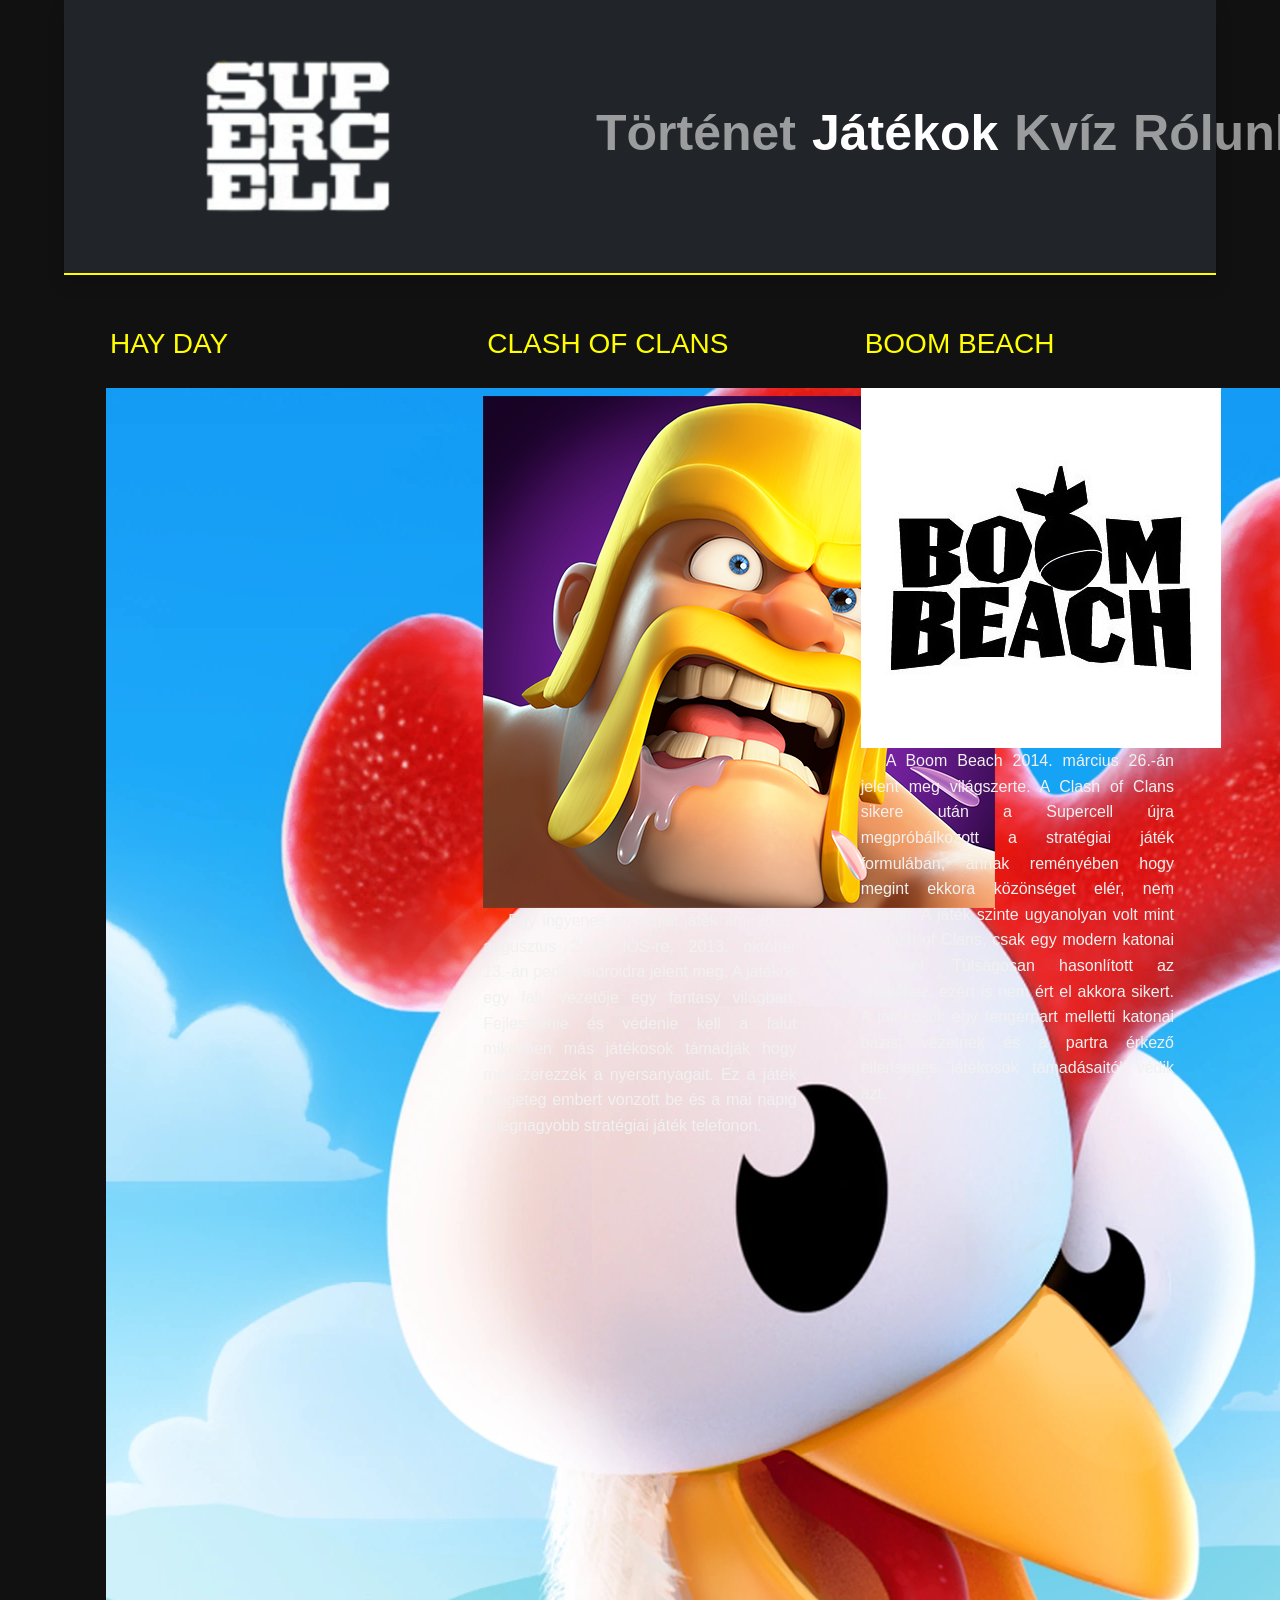
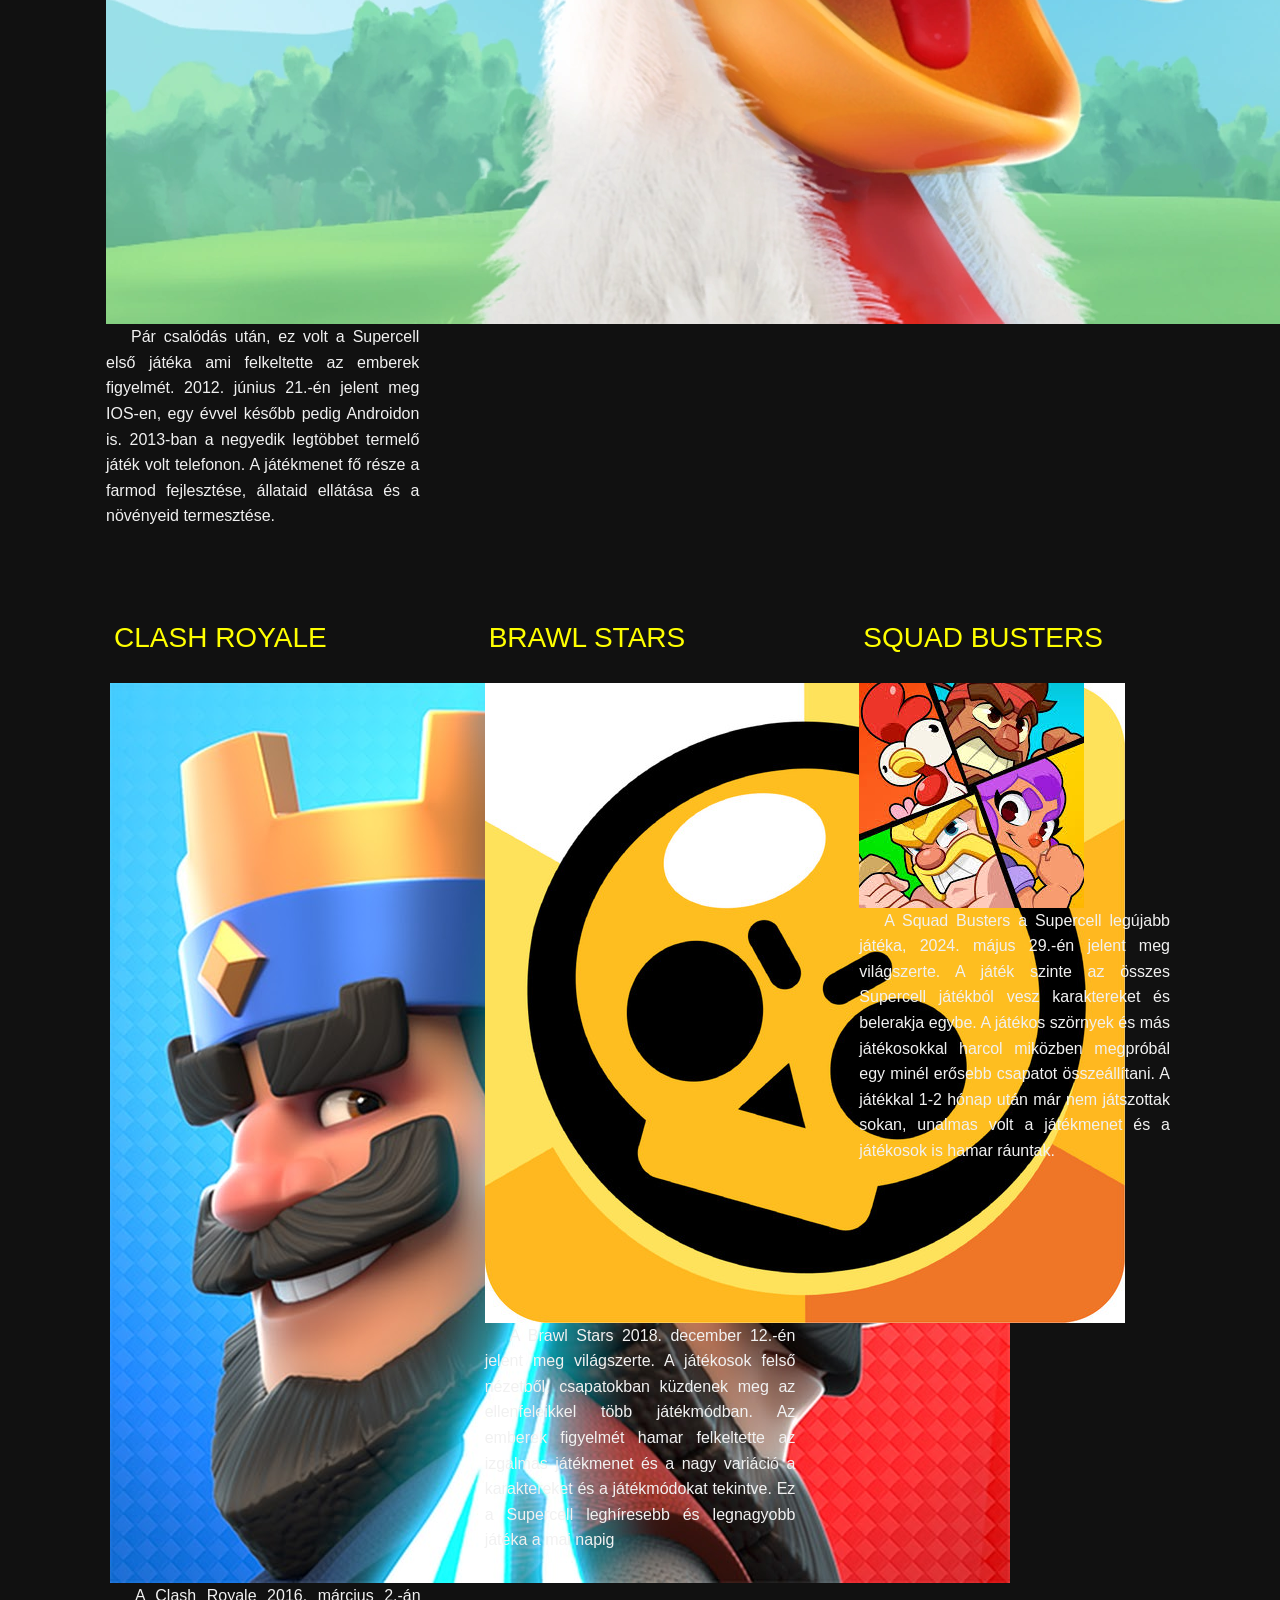
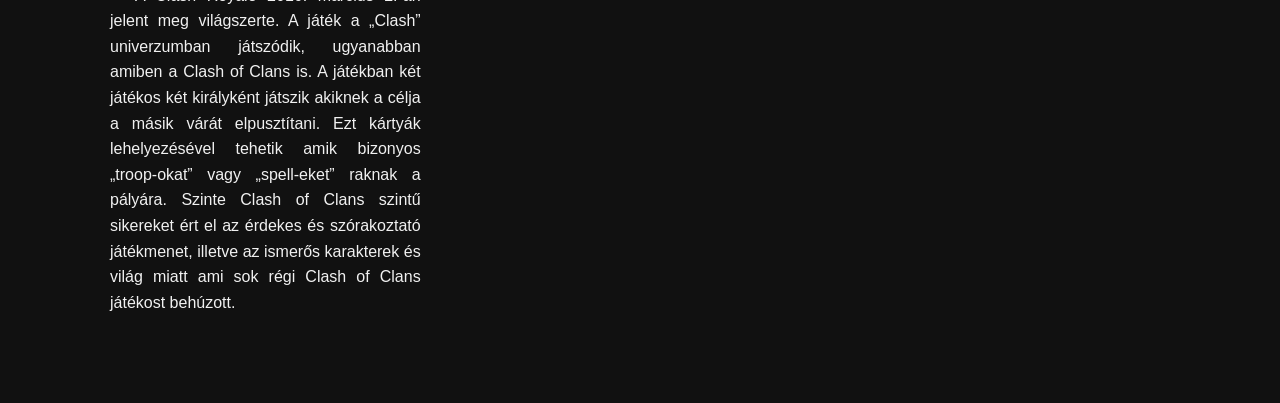
==== jatekok.html @ 08bd531c "jatekok navbar hozzáadva" ====
<!doctype html>
<html lang="en">
  <head>
    <meta charset="UTF-8" />
    <meta name="viewport" content="width=device-width, initial-scale=1.0" />
    <title>Játékok</title>
    <link
      href="https://cdn.jsdelivr.net/npm/bootstrap@5.3.2/dist/css/bootstrap.min.css"
      rel="stylesheet"
    />
    <link rel="stylesheet" href="style.css" />
    <title>Supercell játékok</title>
  </head>
  <nav class="navbar navbar-expand-lg navbar-dark bg-dark sticky-top shadow">
  <div class="container">    <a href="index.html" class="navbar-brand">
      <img src="supercell logo4.png" title="Supercell logó" alt="Supercell logó" class="logo">
    </a>

    <button class="navbar-toggler" type="button" data-bs-toggle="collapse" data-bs-target="#navmenu">
      <span class="navbar-toggler-icon"></span>
    </button>

    <div class="collapse navbar-collapse justify-content-end" id="navmenu">
      <ul class="navbar-nav fw-semibold">
        <li class="nav-item">
          <a class="nav-link" href="index.html#tortenet">Történet</a>
        </li>
        <li class="nav-item">
          <a class="nav-link active" href="jatekok.html">Játékok</a>
        </li>
        <li class="nav-item">
          <a class="nav-link" href="quiz.html">Kvíz</a>
        </li>
        <li class="nav-item">
          <a class="nav-link" href="rolunk.html">Rólunk</a>
        </li>
      </ul>
    </div>
  </div>
</nav>

  <body>
    <div class="container mt-4">
  <div class="row g-3 mb-4">
    <div class="col-12 col-md-4">
      <div class="p-4 rounded-1 kartya h-100">
            <h3 class="m-1">Hay Day</h3>
            <br />
            <img
              src="app logók/Hay-Day-Icon.webp"
              alt="hay day logó"
              class="kartya-kep"
            />
            <br />
            <p>
              Pár csalódás után, ez volt a Supercell első játéka ami felkeltette
              az emberek figyelmét. 2012. június 21.-én jelent meg IOS-en, egy
              évvel később pedig Androidon is. 2013-ban a negyedik legtöbbet
              termelő játék volt telefonon. A játékmenet fő része a farmod
              fejlesztése, állataid ellátása és a növényeid termesztése.
            </p>
          </div>
        </div>
    
    <div class="col-12 col-md-4">
      <div class="p-4 rounded-1 kartya h-100">
            <h3 class="m-1">Clash of Clans</h3>
            <br />
            <img
              src="app logók/clash of clans logo.png"
              alt="clash of clans logó"
              class="mt-2 kartya-kep"
            />
            <p>
              Egy ingyenes stratégiai játék ami 2012. augusztus 2.-án IOS-re,
              2013. október 13.-án pedig Androidra jelent meg. A játékos egy
              falu vezetője egy fantasy világban. Fejlesztenie és védenie kell a
              falut miközben más játékosok támadják hogy megszerezzék a
              nyersanyagait. Ez a játék rengeteg embert vonzott be és a mai
              napig a legnagyobb stratégiai játék telefonon.
            </p>
          </div>
        </div>
        <div class="col-12 col-md-4">
      <div class="p-4 rounded-1 kartya h-100">
            <h3 class="m-1">Boom Beach</h3>
            <br />
            <img
              src="app logók/boombum.jpg"
              alt="boom beach logó"
              class="kartya-kep"
            />
            <p>
              A Boom Beach 2014. március 26.-án jelent meg világszerte. A Clash
              of Clans sikere után a Supercell újra megpróbálkozott a stratégiai
              játék formulában, annak reményében hogy megint ekkora közönséget
              elér, nem sikerült. A játék szinte ugyanolyan volt mint a Clash of
              Clans, csak egy modern katonai festéssel. Túlságosan hasonlított
              az elődjéhez, ezért is nem ért el akkora sikert. A játékosok egy
              tengerpart melletti katonai bázist vezetnek és a partra érkező
              ellenséges játékosok támadásaitól védik azt.
            </p>
          </div>
        </div>
        
     <div class="container mt-4">
  <div class="row g-3 mb-4">
    <div class="col-12 col-md-4">
      <div class="p-4 rounded-1 kartya h-100">
            <h3 class="m-1">Clash Royale</h3>
            <br />
            <img
              src="app logók/clash royale logo.jpg"
              alt="clash royale logó"
              class="kartya-kep"
            />
            <p>
              A Clash Royale 2016. március 2.-án jelent meg világszerte. A játék
              a „Clash” univerzumban játszódik, ugyanabban amiben a Clash of
              Clans is. A játékban két játékos két királyként játszik akiknek a
              célja a másik várát elpusztítani. Ezt kártyák lehelyezésével
              tehetik amik bizonyos „troop-okat” vagy „spell-eket” raknak a
              pályára. Szinte Clash of Clans szintű sikereket ért el az érdekes
              és szórakoztató játékmenet, illetve az ismerős karakterek és világ
              miatt ami sok régi Clash of Clans játékost behúzott.
            </p>
          </div>
        </div>
         <div class="col-12 col-md-4">
      <div class="p-4 rounded-1 kartya h-100">
            <h3 class="m-1">Brawl Stars</h3>
            <br />
            <img
              src="app logók/brawl stars logo.jpg"
              alt="brawl stars logó"
              class="kartya-kep"
            />
            <p>
              A Brawl Stars 2018. december 12.-én jelent meg világszerte. A
              játékosok felső nézetből, csapatokban küzdenek meg az
              ellenfeleikkel több játékmódban. Az emberek figyelmét hamar
              felkeltette az izgalmas játékmenet és a nagy variáció a
              karaktereket és a játékmódokat tekintve. Ez a Supercell
              leghíresebb és legnagyobb játéka a mai napig
            </p>
          </div>
        </div>
       <div class="col-12 col-md-4">
    <div class="p-4 rounded-1 kartya h-100">
          <h3 class="m-1">Squad Busters</h3>
          <br />
          <img
            src="app logók/squad busters logo.jfif"
            alt="squad busters logó"
            class="kartya-kep"
          />
          <p>
            A Squad Busters a Supercell legújabb játéka, 2024. május 29.-én
            jelent meg világszerte. A játék szinte az összes Supercell játékból
            vesz karaktereket és belerakja egybe. A játékos szörnyek és más
            játékosokkal harcol miközben megpróbál egy minél erősebb csapatot
            összeállítani. A játékkal 1-2 hónap után már nem játszottak sokan,
            unalmas volt a játékmenet és a játékosok is hamar ráuntak.
          </p>
        </div>
      </div>
    </div>
  </body>
</html>
---- style.css ----
body{
    margin: auto;
    width: 90%;
    background-color: #111;
    background-size: cover;
    background-attachment: fixed;
    color: #f1f1f1;
    font-family: Arial, Helvetica, sans-serif;
}


h1{
    color: white;
    letter-spacing: 5px;
    font-weight: bold; 
}


h2{
    padding: 35px 5px 15px;
    font-weight: bold;
    color: yellow;
    border-bottom: 2px solid yellow;
    display: inline-block;
}

h3{
    margin-bottom: 10px;
    color: yellow;
}

h1, h2, h3, h4 {
    text-transform: uppercase;
}



p{
    text-indent: 25px;
    text-align: justify;
    line-height: 1.6;
}

ul{
    margin-left: 40px;
}

li{
    margin-bottom: 5px;
}


.navbar{
    border-bottom: 2px solid yellow;
}

.nav-link{
    transition: 0.3s;
    font-size: 50px;
}

.nav-link:hover{
    color: #ff3c3c !important;
    letter-spacing: 1px;
}


blockquote{
    font-style: italic;
    border-left: 4px solid yellow;
    padding-left: 15px;
    margin-top: 30px;
    color: #ddd;
}


footer{
    background-color: black;
    border-top: 2px solid yellow;
    padding: 10px;
}


html{
    scroll-behavior: smooth;
}

.logo{
    width: 50vh;
    height: auto;
}




.carousel{
    background-color: black;
}

.carousel img{
    width: 100%;
    height: 70vh;          
    object-fit: contain;  
}
.company-img{
    display:block;
    margin:auto;
    max-width:700px;
    width:100%;
    border-radius:20px;
}
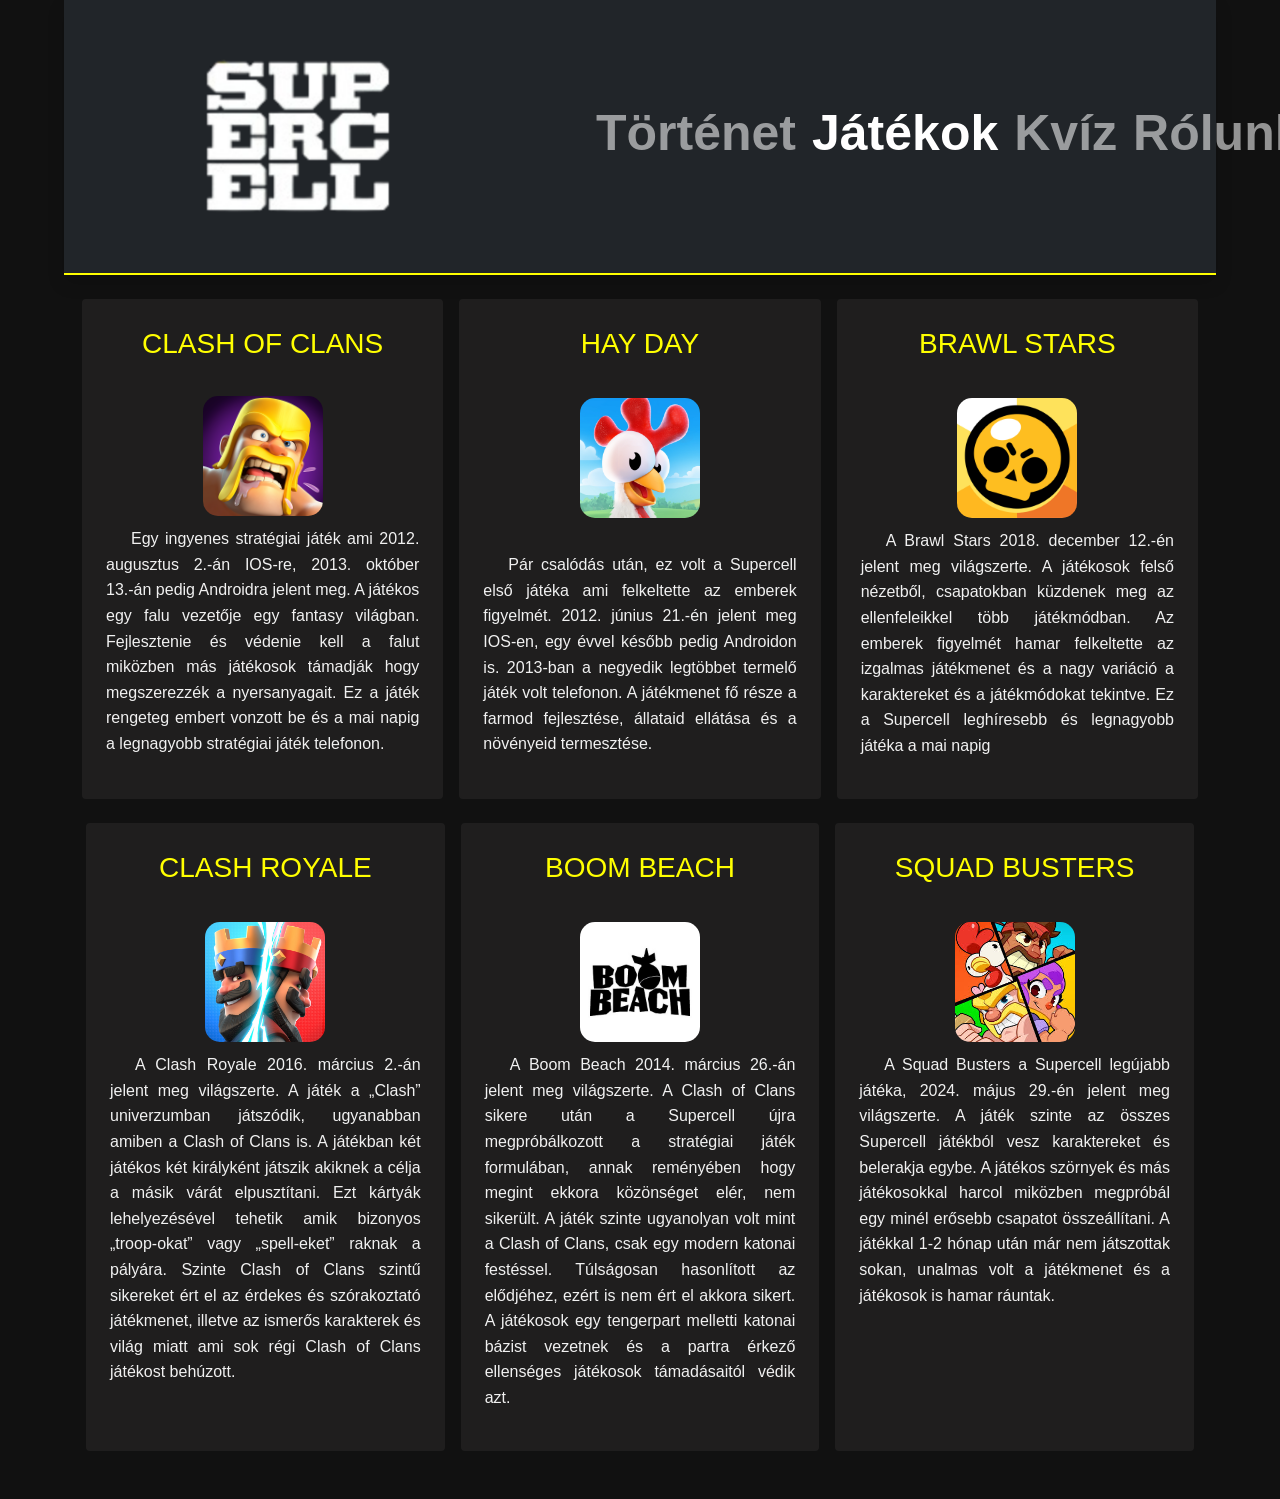
==== commit ec93a9d7: "Merge 5e911098aa7c78eb1bbd1ebb126f55399d7d1138 into c5800303258624d09e4f50326fcb622f58187cfc" ====
--- a/jatekok.html
+++ b/jatekok.html
@@ -1,169 +1,143 @@
-<!doctype html>
+<!DOCTYPE html>
 <html lang="en">
-  <head>
-    <meta charset="UTF-8" />
-    <meta name="viewport" content="width=device-width, initial-scale=1.0" />
-    <title>Játékok</title>
-    <link
-      href="https://cdn.jsdelivr.net/npm/bootstrap@5.3.2/dist/css/bootstrap.min.css"
-      rel="stylesheet"
-    />
-    <link rel="stylesheet" href="style.css" />
+<head>
+    <meta charset="UTF-8">
+    <meta name="viewport" content="width=device-width, initial-scale=1.0">
+    <title>Document</title>
+     <link href="https://cdn.jsdelivr.net/npm/bootstrap@5.3.2/dist/css/bootstrap.min.css" rel="stylesheet">
+    <link rel="stylesheet" href="style.css">
     <title>Supercell játékok</title>
-  </head>
-  <nav class="navbar navbar-expand-lg navbar-dark bg-dark sticky-top shadow">
-  <div class="container">    <a href="index.html" class="navbar-brand">
-      <img src="supercell logo4.png" title="Supercell logó" alt="Supercell logó" class="logo">
-    </a>
+</head>
+<body>
+<nav class="navbar navbar-expand-lg navbar-dark bg-dark sticky-top shadow">
+      <div class="container">
+        <a href="index.html" class="navbar-brand">
+  <img src="supercell logo4.png" title="Supercell logó" alt="Supercell logó" class="logo">
+</a>
 
-    <button class="navbar-toggler" type="button" data-bs-toggle="collapse" data-bs-target="#navmenu">
-      <span class="navbar-toggler-icon"></span>
-    </button>
+        <button
+          class="navbar-toggler"
+          type="button"
+          data-bs-toggle="collapse"
+          data-bs-target="#navmenu"
+        >
+          <span class="navbar-toggler-icon"></span>
+        </button>
 
-    <div class="collapse navbar-collapse justify-content-end" id="navmenu">
-      <ul class="navbar-nav fw-semibold">
-        <li class="nav-item">
-          <a class="nav-link" href="index.html#tortenet">Történet</a>
-        </li>
-        <li class="nav-item">
-          <a class="nav-link active" href="jatekok.html">Játékok</a>
-        </li>
-        <li class="nav-item">
-          <a class="nav-link" href="quiz.html">Kvíz</a>
-        </li>
-        <li class="nav-item">
-          <a class="nav-link" href="rolunk.html">Rólunk</a>
-        </li>
-      </ul>
+        <div
+          class="collapse navbar-collapse justify-content-center"
+          id="navmenu"
+        >
+          <ul class="navbar-nav fw-semibold">
+            <li class="nav-item">
+              <a class="nav-link" href="index.html#tortenet">Történet</a>
+            </li>
+            <li class="nav-item">
+              <a class="nav-link active" href="jatekok.html">Játékok</a>
+            </li>
+            <li class="nav-item">
+              <a class="nav-link" href="quiz.html">Kvíz</a>
+            </li>
+            <li class="nav-item">
+              <a class="nav-link" href="rolunk.html">Rólunk</a>
+            </li>
+          </ul>
+        </div>
+      </div>
+    </nav>
+
+
+
+<div class="container mt-4">
+    <div class="row g-3 mb-4">
+        <div class="col-12 col-md-4">
+              <div class="p-4 rounded-1 kartya h-100" >
+        <h3 class="m-1">Clash of Clans</h3>
+        <br>
+        <img src="app logók/clash of clans logo.png" alt="clash of clans logó" class="mt-2 kartya-kep">
+        <p>Egy ingyenes stratégiai játék ami 2012. augusztus 2.-án IOS-re, 2013. október 13.-án pedig Androidra jelent meg.
+        A játékos egy falu vezetője egy fantasy világban.
+        Fejlesztenie és védenie kell a falut miközben más játékosok támadják hogy megszerezzék a nyersanyagait. 
+        Ez a játék rengeteg embert vonzott be és a mai napig a legnagyobb stratégiai játék telefonon.
+        </p>
+      </div>
     </div>
-  </div>
-</nav>
+    <div class="col-12 col-md-4">
+      <div class="p-4 rounded-1 kartya h-100" >
+        <h3 class="m-1">Hay Day</h3>
+            <br>
+         <img src="app logók/Hay-Day-Icon.webp" alt="hay day logó" class="kartya-kep">
+         <br>
+         <p>
+            Pár csalódás után, ez volt a Supercell első játéka ami felkeltette az emberek figyelmét.
+        2012. június 21.-én jelent meg IOS-en, egy évvel később pedig Androidon is.
+        2013-ban a negyedik legtöbbet termelő játék volt telefonon.
+        A játékmenet fő része a farmod fejlesztése, állataid ellátása és a növényeid termesztése.
 
-  <body>
-    <div class="container mt-4">
-  <div class="row g-3 mb-4">
+         </p>
+      </div>
+    </div>
     <div class="col-12 col-md-4">
       <div class="p-4 rounded-1 kartya h-100">
-            <h3 class="m-1">Hay Day</h3>
-            <br />
-            <img
-              src="app logók/Hay-Day-Icon.webp"
-              alt="hay day logó"
-              class="kartya-kep"
-            />
-            <br />
-            <p>
-              Pár csalódás után, ez volt a Supercell első játéka ami felkeltette
-              az emberek figyelmét. 2012. június 21.-én jelent meg IOS-en, egy
-              évvel később pedig Androidon is. 2013-ban a negyedik legtöbbet
-              termelő játék volt telefonon. A játékmenet fő része a farmod
-              fejlesztése, állataid ellátása és a növényeid termesztése.
-            </p>
-          </div>
-        </div>
-    
+        <h3 class="m-1">Brawl Stars</h3>
+        <br>
+        <img src="app logók/brawl stars logo.jpg" alt="brawl stars logó" class="kartya-kep">
+        <p>A Brawl Stars 2018. december 12.-én jelent meg világszerte.
+    A játékosok felső nézetből, csapatokban küzdenek meg az ellenfeleikkel több játékmódban.
+    Az emberek figyelmét hamar felkeltette az izgalmas játékmenet és a nagy variáció a karaktereket és a játékmódokat tekintve.
+    Ez a Supercell leghíresebb és legnagyobb játéka a mai napig
+    </p>
+      </div>
+    </div>
+  <div class="container mt-4">
+  <div class="row g-3 mb-4" >
+ 
     <div class="col-12 col-md-4">
       <div class="p-4 rounded-1 kartya h-100">
-            <h3 class="m-1">Clash of Clans</h3>
-            <br />
-            <img
-              src="app logók/clash of clans logo.png"
-              alt="clash of clans logó"
-              class="mt-2 kartya-kep"
-            />
-            <p>
-              Egy ingyenes stratégiai játék ami 2012. augusztus 2.-án IOS-re,
-              2013. október 13.-án pedig Androidra jelent meg. A játékos egy
-              falu vezetője egy fantasy világban. Fejlesztenie és védenie kell a
-              falut miközben más játékosok támadják hogy megszerezzék a
-              nyersanyagait. Ez a játék rengeteg embert vonzott be és a mai
-              napig a legnagyobb stratégiai játék telefonon.
-            </p>
-          </div>
-        </div>
-        <div class="col-12 col-md-4">
-      <div class="p-4 rounded-1 kartya h-100">
-            <h3 class="m-1">Boom Beach</h3>
-            <br />
-            <img
-              src="app logók/boombum.jpg"
-              alt="boom beach logó"
-              class="kartya-kep"
-            />
-            <p>
-              A Boom Beach 2014. március 26.-án jelent meg világszerte. A Clash
-              of Clans sikere után a Supercell újra megpróbálkozott a stratégiai
-              játék formulában, annak reményében hogy megint ekkora közönséget
-              elér, nem sikerült. A játék szinte ugyanolyan volt mint a Clash of
-              Clans, csak egy modern katonai festéssel. Túlságosan hasonlított
-              az elődjéhez, ezért is nem ért el akkora sikert. A játékosok egy
-              tengerpart melletti katonai bázist vezetnek és a partra érkező
-              ellenséges játékosok támadásaitól védik azt.
-            </p>
-          </div>
-        </div>
-        
-     <div class="container mt-4">
-  <div class="row g-3 mb-4">
+        <h3 class="m-1">Clash Royale</h3>
+        <br>
+        <img src="app logók/clash royale logo.jpg" alt="clash royale logó" class="kartya-kep">
+        <p>A Clash Royale 2016. március 2.-án jelent meg világszerte.
+    A játék a „Clash” univerzumban játszódik, ugyanabban amiben a Clash of Clans is.
+    A játékban két játékos két királyként játszik akiknek a célja a másik várát elpusztítani. Ezt kártyák lehelyezésével tehetik amik bizonyos „troop-okat” vagy „spell-eket” raknak a pályára.
+    Szinte Clash of Clans szintű sikereket ért el az érdekes és szórakoztató játékmenet, illetve az ismerős karakterek és világ miatt ami sok régi Clash of Clans játékost behúzott.
+    </p>
+      </div>
+    </div>
+
+
     <div class="col-12 col-md-4">
       <div class="p-4 rounded-1 kartya h-100">
-            <h3 class="m-1">Clash Royale</h3>
-            <br />
-            <img
-              src="app logók/clash royale logo.jpg"
-              alt="clash royale logó"
-              class="kartya-kep"
-            />
-            <p>
-              A Clash Royale 2016. március 2.-án jelent meg világszerte. A játék
-              a „Clash” univerzumban játszódik, ugyanabban amiben a Clash of
-              Clans is. A játékban két játékos két királyként játszik akiknek a
-              célja a másik várát elpusztítani. Ezt kártyák lehelyezésével
-              tehetik amik bizonyos „troop-okat” vagy „spell-eket” raknak a
-              pályára. Szinte Clash of Clans szintű sikereket ért el az érdekes
-              és szórakoztató játékmenet, illetve az ismerős karakterek és világ
-              miatt ami sok régi Clash of Clans játékost behúzott.
-            </p>
-          </div>
-        </div>
-         <div class="col-12 col-md-4">
+        <h3 class="m-1">Boom Beach</h3>
+        <br>
+        <img src="app logók/boombum.jpg" alt="boom beach logó" class="kartya-kep">
+        <p>
+            A Boom Beach 2014. március 26.-án jelent meg világszerte.
+        A Clash of Clans sikere után a Supercell újra megpróbálkozott a stratégiai játék formulában, annak reményében hogy megint ekkora közönséget elér, nem sikerült.
+        A játék szinte ugyanolyan volt mint a Clash of Clans, csak egy modern katonai festéssel. Túlságosan hasonlított az elődjéhez, ezért is nem ért el akkora sikert.
+        A játékosok egy tengerpart melletti katonai bázist vezetnek és a partra érkező ellenséges játékosok támadásaitól védik azt.
+
+        </p>
+              </div>
+    
+    </div> 
+    
+     <div class="col-12 col-md-4">
       <div class="p-4 rounded-1 kartya h-100">
-            <h3 class="m-1">Brawl Stars</h3>
-            <br />
-            <img
-              src="app logók/brawl stars logo.jpg"
-              alt="brawl stars logó"
-              class="kartya-kep"
-            />
-            <p>
-              A Brawl Stars 2018. december 12.-én jelent meg világszerte. A
-              játékosok felső nézetből, csapatokban küzdenek meg az
-              ellenfeleikkel több játékmódban. Az emberek figyelmét hamar
-              felkeltette az izgalmas játékmenet és a nagy variáció a
-              karaktereket és a játékmódokat tekintve. Ez a Supercell
-              leghíresebb és legnagyobb játéka a mai napig
-            </p>
-          </div>
-        </div>
-       <div class="col-12 col-md-4">
-    <div class="p-4 rounded-1 kartya h-100">
-          <h3 class="m-1">Squad Busters</h3>
-          <br />
-          <img
-            src="app logók/squad busters logo.jfif"
-            alt="squad busters logó"
-            class="kartya-kep"
-          />
-          <p>
-            A Squad Busters a Supercell legújabb játéka, 2024. május 29.-én
-            jelent meg világszerte. A játék szinte az összes Supercell játékból
-            vesz karaktereket és belerakja egybe. A játékos szörnyek és más
-            játékosokkal harcol miközben megpróbál egy minél erősebb csapatot
-            összeállítani. A játékkal 1-2 hónap után már nem játszottak sokan,
-            unalmas volt a játékmenet és a játékosok is hamar ráuntak.
-          </p>
-        </div>
-      </div>
-    </div>
-  </body>
-</html>
+        <h3 class="m-1">Squad Busters</h3>
+        <br>
+        <img src="app logók/squad busters logo.jfif" alt="squad busters logó" class="kartya-kep">
+        <p>
+            A Squad Busters a Supercell legújabb játéka, 2024. május 29.-én jelent meg világszerte.
+        A játék szinte az összes Supercell játékból vesz karaktereket és belerakja egybe.
+        A játékos szörnyek és más játékosokkal harcol miközben megpróbál egy minél erősebb csapatot összeállítani.
+        A játékkal 1-2 hónap után már nem játszottak sokan, unalmas volt a játékmenet és a játékosok is hamar ráuntak.
+        </p>
+              </div>
+    
+               
+            </div>
+</div>
+
+</body>
+</html>
--- a/style.css
+++ b/style.css
@@ -100,15 +100,64 @@
 
 .carousel img{
     width: 100%;
-    height: 70vh;          
-    object-fit: contain;  
+    height: 70vh;
+    object-fit: cover;  
 }
-.company-img{
+
+
+
+.supercell_company-img{
     display:block;
     margin:auto;
     max-width:700px;
     width:100%;
     border-radius:20px;
+}
+.profile{
+    width:120px;
+    height:120px;
+    object-fit:cover;
+}
+
+@media (max-width:768px){
+
+    .profile{
+        width:90px;
+        height:90px;
+    }
+
+    .card-body{
+        padding:1.2rem;
+    }
+
+    h1{
+        font-size:1.6rem;
+    }
+
+.carousel-inner img{
+        height:35vh;
+        object-fit:cover;
+    }
+
+}
+
+.kartya {
+max-width: 100%;
+height: auto;
+text-align: center;
+border-radius: 10px 10px 10px 10px ;
+background-color: #1f1e1e;
+
+}
+
+.kartya-kep {
+width: 120px;
+width: 120px;
+height: auto;
+display: block;
+margin: 10px auto;
+object-fit: contain;
+border-radius: 15px 15px 15px 15px;
 }
 
 
@@ -116,4 +165,3 @@
 
 
 
-
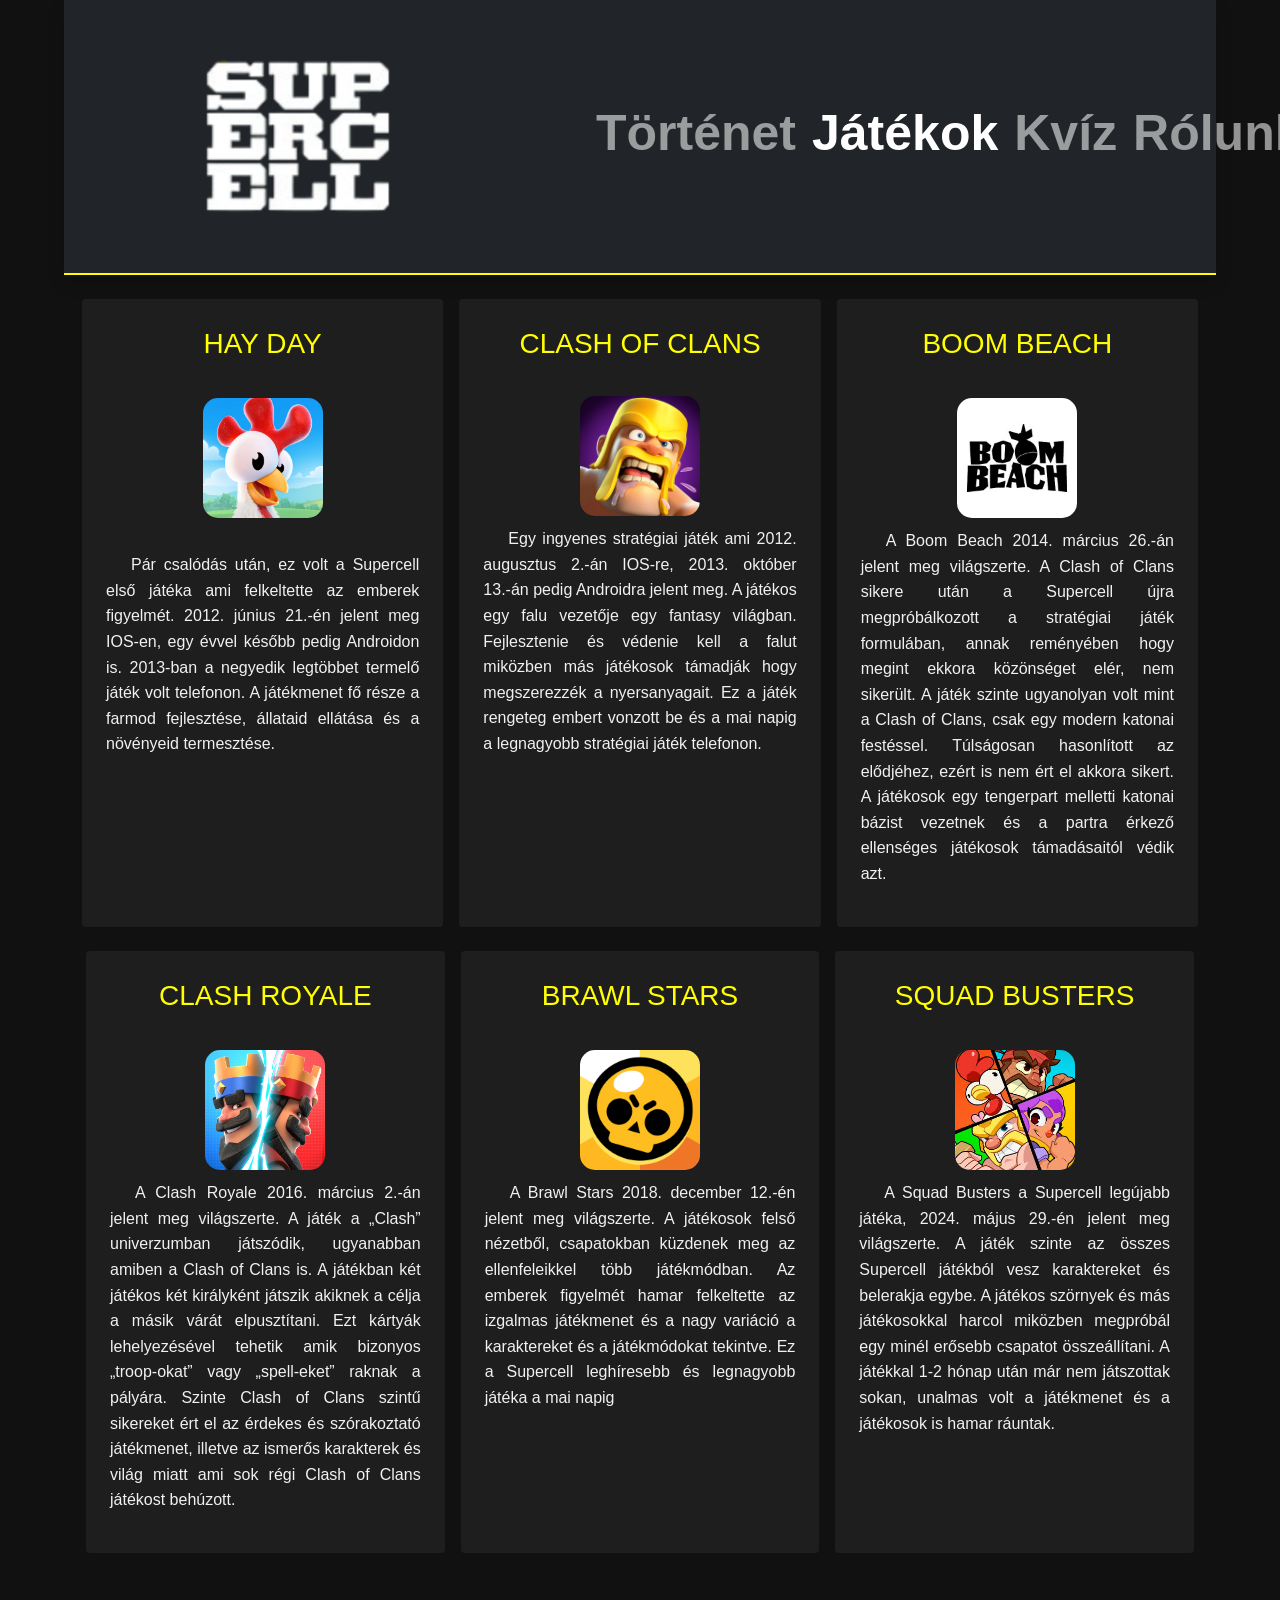
==== commit de1f089b: "Merge pull request #17 from bogardi-bence/kkristof jatekok navbar hozzáadva" ====
--- a/jatekok.html
+++ b/jatekok.html
@@ -1,143 +1,169 @@
-<!DOCTYPE html>
+<!doctype html>
 <html lang="en">
-<head>
-    <meta charset="UTF-8">
-    <meta name="viewport" content="width=device-width, initial-scale=1.0">
-    <title>Document</title>
-     <link href="https://cdn.jsdelivr.net/npm/bootstrap@5.3.2/dist/css/bootstrap.min.css" rel="stylesheet">
-    <link rel="stylesheet" href="style.css">
+  <head>
+    <meta charset="UTF-8" />
+    <meta name="viewport" content="width=device-width, initial-scale=1.0" />
+    <title>Játékok</title>
+    <link
+      href="https://cdn.jsdelivr.net/npm/bootstrap@5.3.2/dist/css/bootstrap.min.css"
+      rel="stylesheet"
+    />
+    <link rel="stylesheet" href="style.css" />
     <title>Supercell játékok</title>
-</head>
-<body>
-<nav class="navbar navbar-expand-lg navbar-dark bg-dark sticky-top shadow">
-      <div class="container">
-        <a href="index.html" class="navbar-brand">
-  <img src="supercell logo4.png" title="Supercell logó" alt="Supercell logó" class="logo">
-</a>
+  </head>
+  <nav class="navbar navbar-expand-lg navbar-dark bg-dark sticky-top shadow">
+  <div class="container">    <a href="index.html" class="navbar-brand">
+      <img src="supercell logo4.png" title="Supercell logó" alt="Supercell logó" class="logo">
+    </a>
 
-        <button
-          class="navbar-toggler"
-          type="button"
-          data-bs-toggle="collapse"
-          data-bs-target="#navmenu"
-        >
-          <span class="navbar-toggler-icon"></span>
-        </button>
+    <button class="navbar-toggler" type="button" data-bs-toggle="collapse" data-bs-target="#navmenu">
+      <span class="navbar-toggler-icon"></span>
+    </button>
 
-        <div
-          class="collapse navbar-collapse justify-content-center"
-          id="navmenu"
-        >
-          <ul class="navbar-nav fw-semibold">
-            <li class="nav-item">
-              <a class="nav-link" href="index.html#tortenet">Történet</a>
-            </li>
-            <li class="nav-item">
-              <a class="nav-link active" href="jatekok.html">Játékok</a>
-            </li>
-            <li class="nav-item">
-              <a class="nav-link" href="quiz.html">Kvíz</a>
-            </li>
-            <li class="nav-item">
-              <a class="nav-link" href="rolunk.html">Rólunk</a>
-            </li>
-          </ul>
+    <div class="collapse navbar-collapse justify-content-end" id="navmenu">
+      <ul class="navbar-nav fw-semibold">
+        <li class="nav-item">
+          <a class="nav-link" href="index.html#tortenet">Történet</a>
+        </li>
+        <li class="nav-item">
+          <a class="nav-link active" href="jatekok.html">Játékok</a>
+        </li>
+        <li class="nav-item">
+          <a class="nav-link" href="quiz.html">Kvíz</a>
+        </li>
+        <li class="nav-item">
+          <a class="nav-link" href="rolunk.html">Rólunk</a>
+        </li>
+      </ul>
+    </div>
+  </div>
+</nav>
+
+  <body>
+    <div class="container mt-4">
+  <div class="row g-3 mb-4">
+    <div class="col-12 col-md-4">
+      <div class="p-4 rounded-1 kartya h-100">
+            <h3 class="m-1">Hay Day</h3>
+            <br />
+            <img
+              src="app logók/Hay-Day-Icon.webp"
+              alt="hay day logó"
+              class="kartya-kep"
+            />
+            <br />
+            <p>
+              Pár csalódás után, ez volt a Supercell első játéka ami felkeltette
+              az emberek figyelmét. 2012. június 21.-én jelent meg IOS-en, egy
+              évvel később pedig Androidon is. 2013-ban a negyedik legtöbbet
+              termelő játék volt telefonon. A játékmenet fő része a farmod
+              fejlesztése, állataid ellátása és a növényeid termesztése.
+            </p>
+          </div>
+        </div>
+    
+    <div class="col-12 col-md-4">
+      <div class="p-4 rounded-1 kartya h-100">
+            <h3 class="m-1">Clash of Clans</h3>
+            <br />
+            <img
+              src="app logók/clash of clans logo.png"
+              alt="clash of clans logó"
+              class="mt-2 kartya-kep"
+            />
+            <p>
+              Egy ingyenes stratégiai játék ami 2012. augusztus 2.-án IOS-re,
+              2013. október 13.-án pedig Androidra jelent meg. A játékos egy
+              falu vezetője egy fantasy világban. Fejlesztenie és védenie kell a
+              falut miközben más játékosok támadják hogy megszerezzék a
+              nyersanyagait. Ez a játék rengeteg embert vonzott be és a mai
+              napig a legnagyobb stratégiai játék telefonon.
+            </p>
+          </div>
+        </div>
+        <div class="col-12 col-md-4">
+      <div class="p-4 rounded-1 kartya h-100">
+            <h3 class="m-1">Boom Beach</h3>
+            <br />
+            <img
+              src="app logók/boombum.jpg"
+              alt="boom beach logó"
+              class="kartya-kep"
+            />
+            <p>
+              A Boom Beach 2014. március 26.-án jelent meg világszerte. A Clash
+              of Clans sikere után a Supercell újra megpróbálkozott a stratégiai
+              játék formulában, annak reményében hogy megint ekkora közönséget
+              elér, nem sikerült. A játék szinte ugyanolyan volt mint a Clash of
+              Clans, csak egy modern katonai festéssel. Túlságosan hasonlított
+              az elődjéhez, ezért is nem ért el akkora sikert. A játékosok egy
+              tengerpart melletti katonai bázist vezetnek és a partra érkező
+              ellenséges játékosok támadásaitól védik azt.
+            </p>
+          </div>
+        </div>
+        
+     <div class="container mt-4">
+  <div class="row g-3 mb-4">
+    <div class="col-12 col-md-4">
+      <div class="p-4 rounded-1 kartya h-100">
+            <h3 class="m-1">Clash Royale</h3>
+            <br />
+            <img
+              src="app logók/clash royale logo.jpg"
+              alt="clash royale logó"
+              class="kartya-kep"
+            />
+            <p>
+              A Clash Royale 2016. március 2.-án jelent meg világszerte. A játék
+              a „Clash” univerzumban játszódik, ugyanabban amiben a Clash of
+              Clans is. A játékban két játékos két királyként játszik akiknek a
+              célja a másik várát elpusztítani. Ezt kártyák lehelyezésével
+              tehetik amik bizonyos „troop-okat” vagy „spell-eket” raknak a
+              pályára. Szinte Clash of Clans szintű sikereket ért el az érdekes
+              és szórakoztató játékmenet, illetve az ismerős karakterek és világ
+              miatt ami sok régi Clash of Clans játékost behúzott.
+            </p>
+          </div>
+        </div>
+         <div class="col-12 col-md-4">
+      <div class="p-4 rounded-1 kartya h-100">
+            <h3 class="m-1">Brawl Stars</h3>
+            <br />
+            <img
+              src="app logók/brawl stars logo.jpg"
+              alt="brawl stars logó"
+              class="kartya-kep"
+            />
+            <p>
+              A Brawl Stars 2018. december 12.-én jelent meg világszerte. A
+              játékosok felső nézetből, csapatokban küzdenek meg az
+              ellenfeleikkel több játékmódban. Az emberek figyelmét hamar
+              felkeltette az izgalmas játékmenet és a nagy variáció a
+              karaktereket és a játékmódokat tekintve. Ez a Supercell
+              leghíresebb és legnagyobb játéka a mai napig
+            </p>
+          </div>
+        </div>
+       <div class="col-12 col-md-4">
+    <div class="p-4 rounded-1 kartya h-100">
+          <h3 class="m-1">Squad Busters</h3>
+          <br />
+          <img
+            src="app logók/squad busters logo.jfif"
+            alt="squad busters logó"
+            class="kartya-kep"
+          />
+          <p>
+            A Squad Busters a Supercell legújabb játéka, 2024. május 29.-én
+            jelent meg világszerte. A játék szinte az összes Supercell játékból
+            vesz karaktereket és belerakja egybe. A játékos szörnyek és más
+            játékosokkal harcol miközben megpróbál egy minél erősebb csapatot
+            összeállítani. A játékkal 1-2 hónap után már nem játszottak sokan,
+            unalmas volt a játékmenet és a játékosok is hamar ráuntak.
+          </p>
         </div>
       </div>
-    </nav>
-
-
-
-<div class="container mt-4">
-    <div class="row g-3 mb-4">
-        <div class="col-12 col-md-4">
-              <div class="p-4 rounded-1 kartya h-100" >
-        <h3 class="m-1">Clash of Clans</h3>
-        <br>
-        <img src="app logók/clash of clans logo.png" alt="clash of clans logó" class="mt-2 kartya-kep">
-        <p>Egy ingyenes stratégiai játék ami 2012. augusztus 2.-án IOS-re, 2013. október 13.-án pedig Androidra jelent meg.
-        A játékos egy falu vezetője egy fantasy világban.
-        Fejlesztenie és védenie kell a falut miközben más játékosok támadják hogy megszerezzék a nyersanyagait. 
-        Ez a játék rengeteg embert vonzott be és a mai napig a legnagyobb stratégiai játék telefonon.
-        </p>
-      </div>
     </div>
-    <div class="col-12 col-md-4">
-      <div class="p-4 rounded-1 kartya h-100" >
-        <h3 class="m-1">Hay Day</h3>
-            <br>
-         <img src="app logók/Hay-Day-Icon.webp" alt="hay day logó" class="kartya-kep">
-         <br>
-         <p>
-            Pár csalódás után, ez volt a Supercell első játéka ami felkeltette az emberek figyelmét.
-        2012. június 21.-én jelent meg IOS-en, egy évvel később pedig Androidon is.
-        2013-ban a negyedik legtöbbet termelő játék volt telefonon.
-        A játékmenet fő része a farmod fejlesztése, állataid ellátása és a növényeid termesztése.
-
-         </p>
-      </div>
-    </div>
-    <div class="col-12 col-md-4">
-      <div class="p-4 rounded-1 kartya h-100">
-        <h3 class="m-1">Brawl Stars</h3>
-        <br>
-        <img src="app logók/brawl stars logo.jpg" alt="brawl stars logó" class="kartya-kep">
-        <p>A Brawl Stars 2018. december 12.-én jelent meg világszerte.
-    A játékosok felső nézetből, csapatokban küzdenek meg az ellenfeleikkel több játékmódban.
-    Az emberek figyelmét hamar felkeltette az izgalmas játékmenet és a nagy variáció a karaktereket és a játékmódokat tekintve.
-    Ez a Supercell leghíresebb és legnagyobb játéka a mai napig
-    </p>
-      </div>
-    </div>
-  <div class="container mt-4">
-  <div class="row g-3 mb-4" >
- 
-    <div class="col-12 col-md-4">
-      <div class="p-4 rounded-1 kartya h-100">
-        <h3 class="m-1">Clash Royale</h3>
-        <br>
-        <img src="app logók/clash royale logo.jpg" alt="clash royale logó" class="kartya-kep">
-        <p>A Clash Royale 2016. március 2.-án jelent meg világszerte.
-    A játék a „Clash” univerzumban játszódik, ugyanabban amiben a Clash of Clans is.
-    A játékban két játékos két királyként játszik akiknek a célja a másik várát elpusztítani. Ezt kártyák lehelyezésével tehetik amik bizonyos „troop-okat” vagy „spell-eket” raknak a pályára.
-    Szinte Clash of Clans szintű sikereket ért el az érdekes és szórakoztató játékmenet, illetve az ismerős karakterek és világ miatt ami sok régi Clash of Clans játékost behúzott.
-    </p>
-      </div>
-    </div>
-
-
-    <div class="col-12 col-md-4">
-      <div class="p-4 rounded-1 kartya h-100">
-        <h3 class="m-1">Boom Beach</h3>
-        <br>
-        <img src="app logók/boombum.jpg" alt="boom beach logó" class="kartya-kep">
-        <p>
-            A Boom Beach 2014. március 26.-án jelent meg világszerte.
-        A Clash of Clans sikere után a Supercell újra megpróbálkozott a stratégiai játék formulában, annak reményében hogy megint ekkora közönséget elér, nem sikerült.
-        A játék szinte ugyanolyan volt mint a Clash of Clans, csak egy modern katonai festéssel. Túlságosan hasonlított az elődjéhez, ezért is nem ért el akkora sikert.
-        A játékosok egy tengerpart melletti katonai bázist vezetnek és a partra érkező ellenséges játékosok támadásaitól védik azt.
-
-        </p>
-              </div>
-    
-    </div> 
-    
-     <div class="col-12 col-md-4">
-      <div class="p-4 rounded-1 kartya h-100">
-        <h3 class="m-1">Squad Busters</h3>
-        <br>
-        <img src="app logók/squad busters logo.jfif" alt="squad busters logó" class="kartya-kep">
-        <p>
-            A Squad Busters a Supercell legújabb játéka, 2024. május 29.-én jelent meg világszerte.
-        A játék szinte az összes Supercell játékból vesz karaktereket és belerakja egybe.
-        A játékos szörnyek és más játékosokkal harcol miközben megpróbál egy minél erősebb csapatot összeállítani.
-        A játékkal 1-2 hónap után már nem játszottak sokan, unalmas volt a játékmenet és a játékosok is hamar ráuntak.
-        </p>
-              </div>
-    
-               
-            </div>
-</div>
-
-</body>
-</html>+  </body>
+</html>
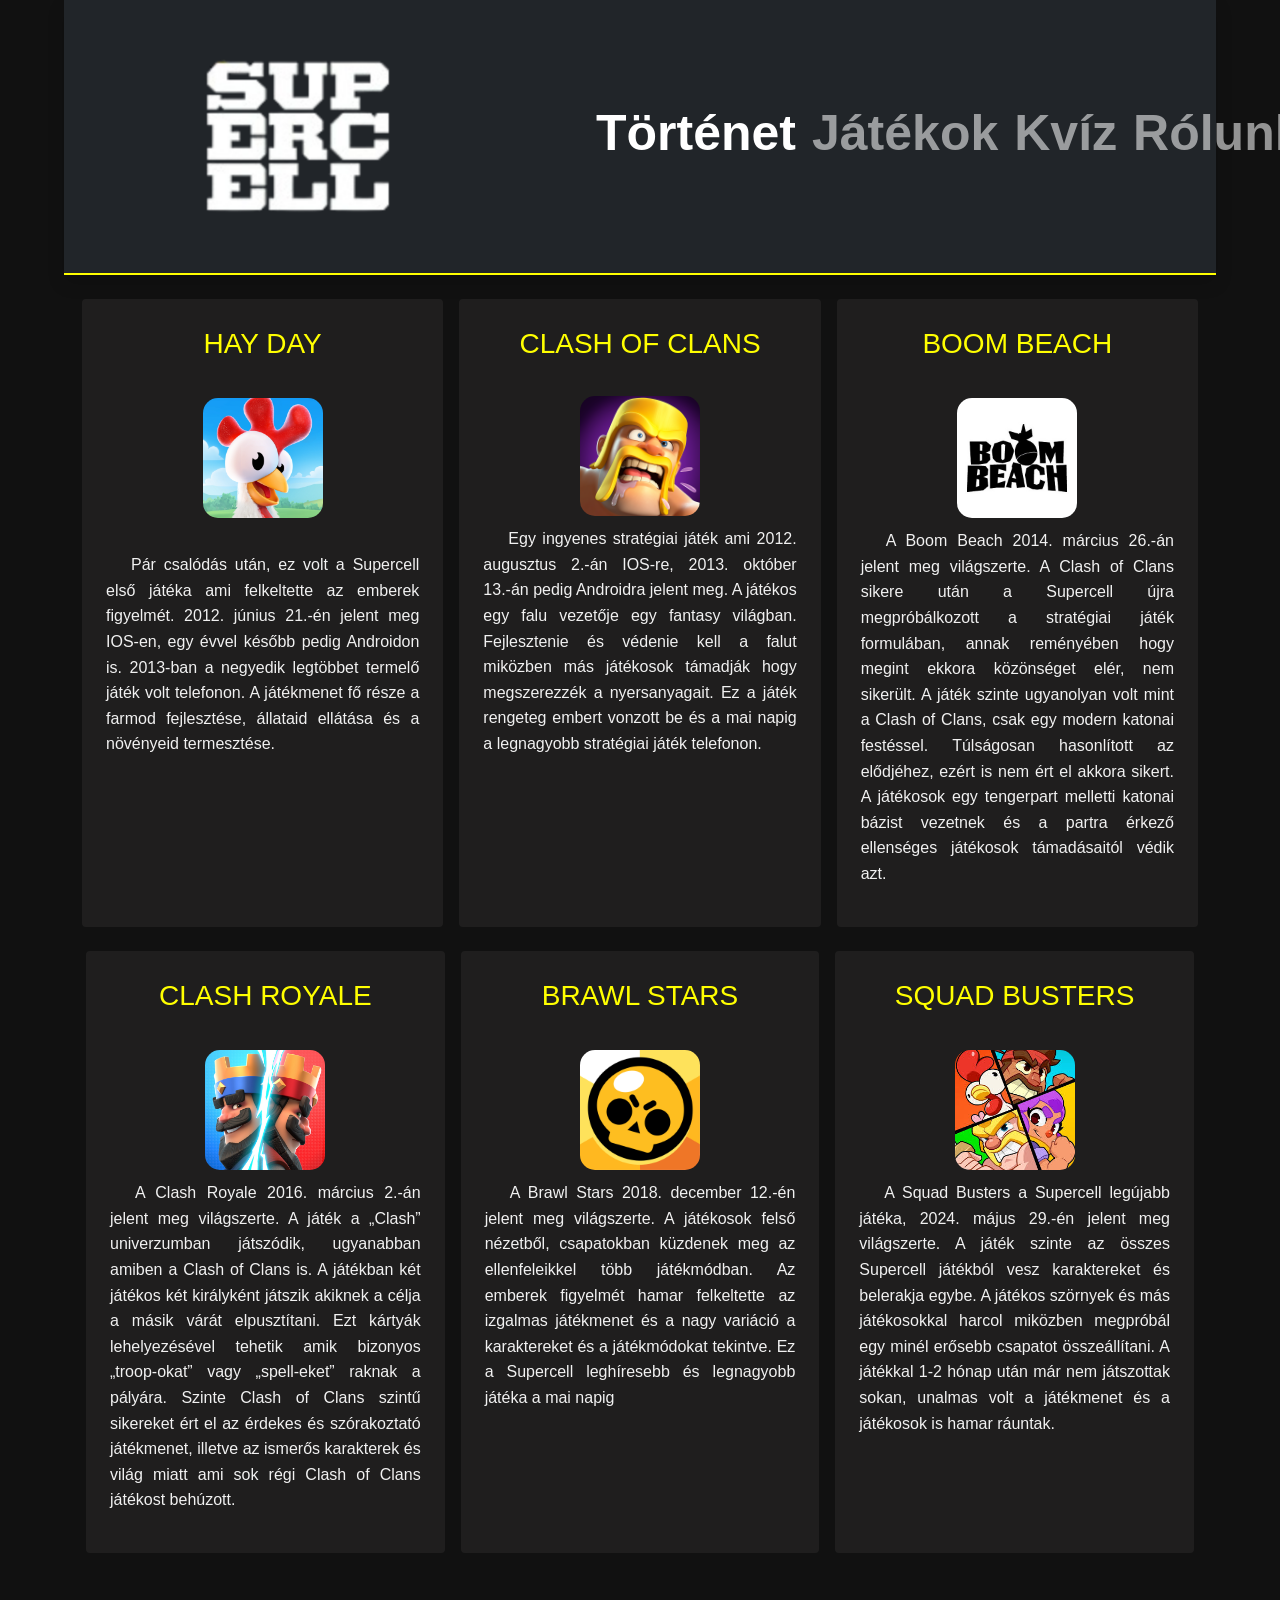
==== commit f81bcfce: "hamburger menü telefonra" ====
--- a/jatekok.html
+++ b/jatekok.html
@@ -11,35 +11,44 @@
     <link rel="stylesheet" href="style.css" />
     <title>Supercell játékok</title>
   </head>
-  <nav class="navbar navbar-expand-lg navbar-dark bg-dark sticky-top shadow">
-  <div class="container">    <a href="index.html" class="navbar-brand">
-      <img src="supercell logo4.png" title="Supercell logó" alt="Supercell logó" class="logo">
-    </a>
+ 
+<body>
+    <nav class="navbar navbar-expand-lg navbar-dark bg-dark sticky-top shadow">
+      <div class="container">
+        <a href="index.html" class="navbar-brand">
+  <img src="supercell logo4.png" title="Supercell logó" alt="Supercell logó" class="logo">
+</a>
 
-    <button class="navbar-toggler" type="button" data-bs-toggle="collapse" data-bs-target="#navmenu">
-      <span class="navbar-toggler-icon"></span>
-    </button>
+        <button
+          class="navbar-toggler"
+          type="button"
+          data-bs-toggle="collapse"
+          data-bs-target="#navmenu"
+        >
+          <span class="navbar-toggler-icon"></span>
+        </button>
 
-    <div class="collapse navbar-collapse justify-content-end" id="navmenu">
-      <ul class="navbar-nav fw-semibold">
-        <li class="nav-item">
-          <a class="nav-link" href="index.html#tortenet">Történet</a>
-        </li>
-        <li class="nav-item">
-          <a class="nav-link active" href="jatekok.html">Játékok</a>
-        </li>
-        <li class="nav-item">
-          <a class="nav-link" href="quiz.html">Kvíz</a>
-        </li>
-        <li class="nav-item">
-          <a class="nav-link" href="rolunk.html">Rólunk</a>
-        </li>
-      </ul>
-    </div>
-  </div>
-</nav>
-
-  <body>
+        <div
+          class="collapse navbar-collapse justify-content-center"
+          id="navmenu"
+        >
+          <ul class="navbar-nav fw-semibold">
+            <li class="nav-item">
+              <a class="nav-link active" href="index.html#tortenet">Történet</a>
+            </li>
+            <li class="nav-item">
+              <a class="nav-link" href="jatekok.html">Játékok</a>
+            </li>
+            <li class="nav-item">
+              <a class="nav-link" href="quiz.html">Kvíz</a>
+            </li>
+            <li class="nav-item">
+              <a class="nav-link" href="rolunk.html">Rólunk</a>
+            </li>
+          </ul>
+        </div>
+      </div>
+    </nav>
     <div class="container mt-4">
   <div class="row g-3 mb-4">
     <div class="col-12 col-md-4">
@@ -165,5 +174,6 @@
         </div>
       </div>
     </div>
+    <script src="https://cdn.jsdelivr.net/npm/bootstrap@5.3.2/dist/js/bootstrap.bundle.min.js"></script>
   </body>
 </html>
--- a/style.css
+++ b/style.css
@@ -160,8 +160,48 @@
 border-radius: 15px 15px 15px 15px;
 }
 
-
-
-
-
-
+.quizh3 {
+    color: white;
+}
+
+.quizcontainer {
+    border: 3px solid yellow;
+    max-width: 1300px; width: 100%;
+}
+
+#nextBtn {
+background-color: #ba112a;
+border: 1px solid black;
+}
+
+#nextBtn:hover {
+    border: 1px solid black;
+    background-color: #3bc42b;
+}
+
+#question {
+    color: white;
+    text-transform: none;
+}
+
+.form-check-label {
+    color: white;
+}
+
+.form-check-label:hover {
+    background-color: #59363b;
+}
+
+.form-check-input:hover + .form-check-label {
+    background-color: #59363b;
+    border-radius: 5px;
+}
+#result h3,
+#result p {
+    color: white;
+}
+
+
+
+
+
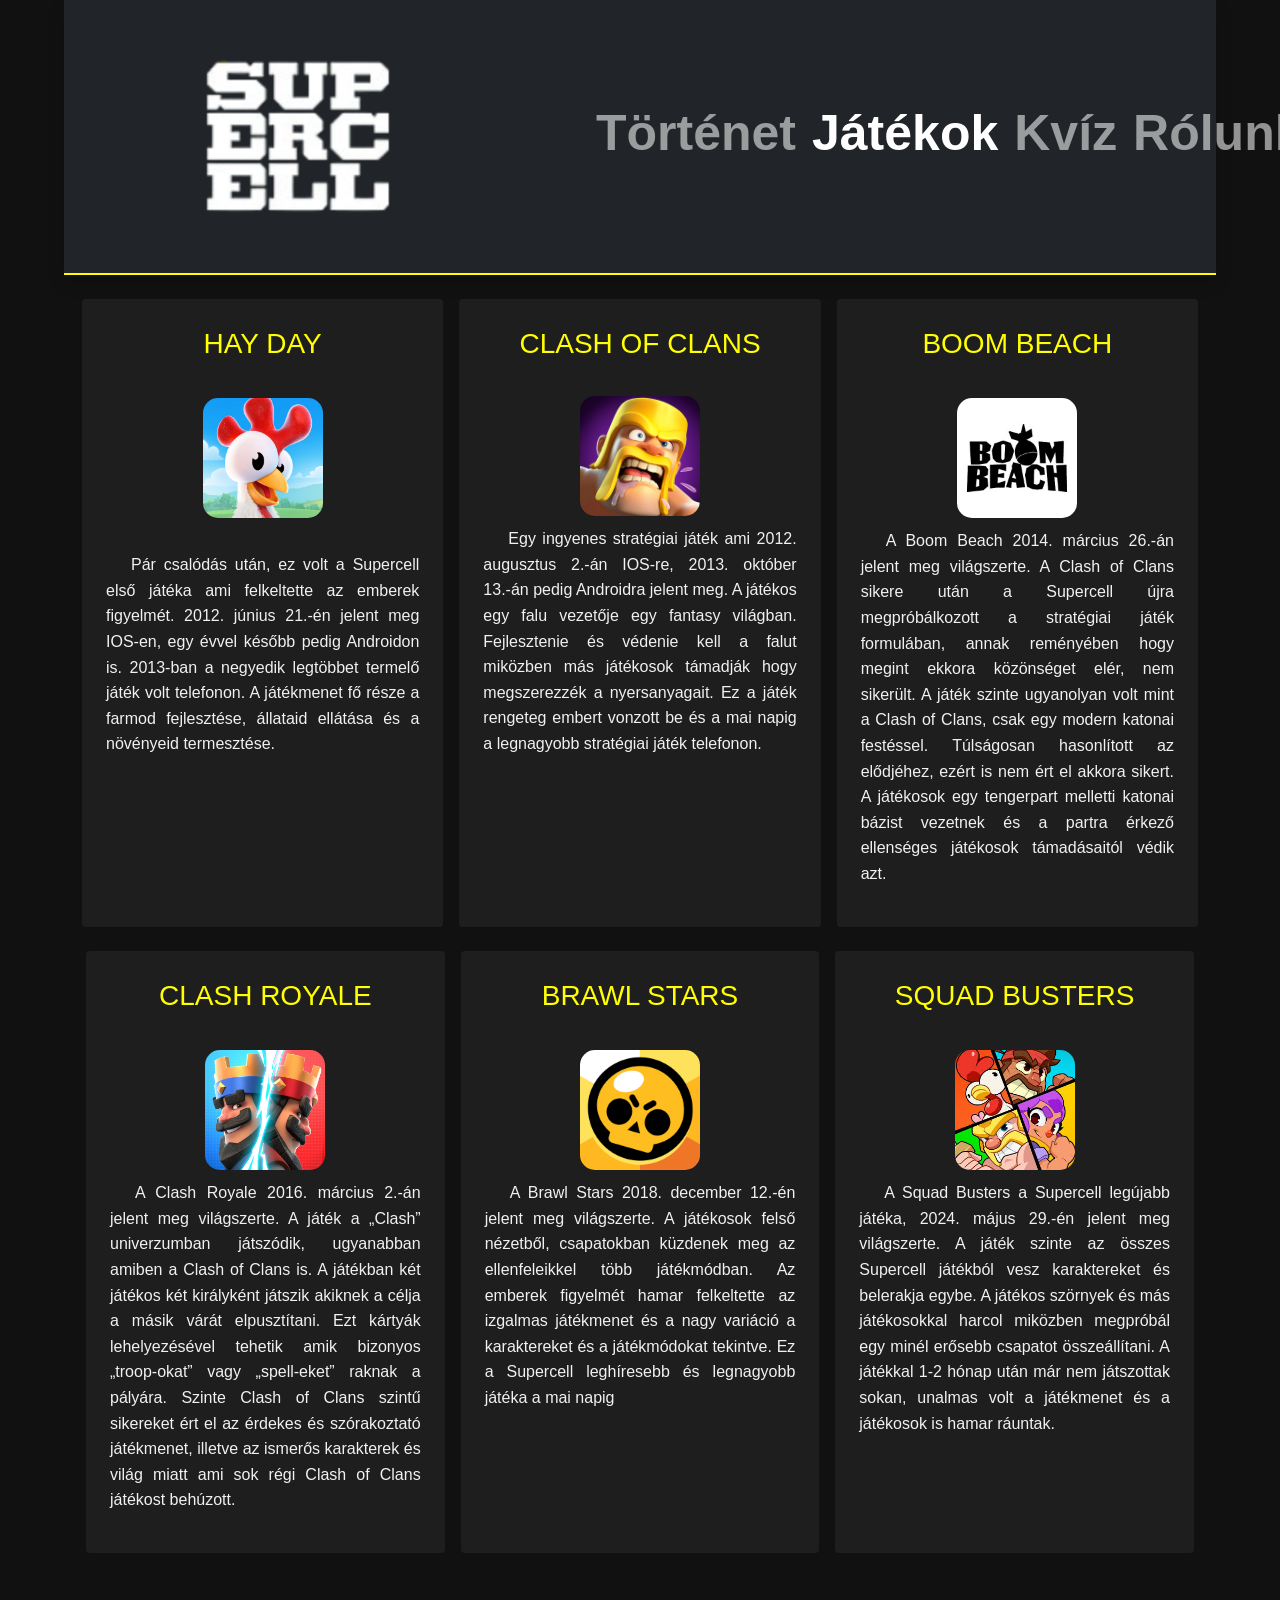
==== commit 377257a3: "navbar szerkesztés" ====
--- a/jatekok.html
+++ b/jatekok.html
@@ -34,10 +34,10 @@
         >
           <ul class="navbar-nav fw-semibold">
             <li class="nav-item">
-              <a class="nav-link active" href="index.html#tortenet">Történet</a>
+              <a class="nav-link" href="index.html#tortenet">Történet</a>
             </li>
             <li class="nav-item">
-              <a class="nav-link" href="jatekok.html">Játékok</a>
+              <a class="nav-link active" href="jatekok.html">Játékok</a>
             </li>
             <li class="nav-item">
               <a class="nav-link" href="quiz.html">Kvíz</a>
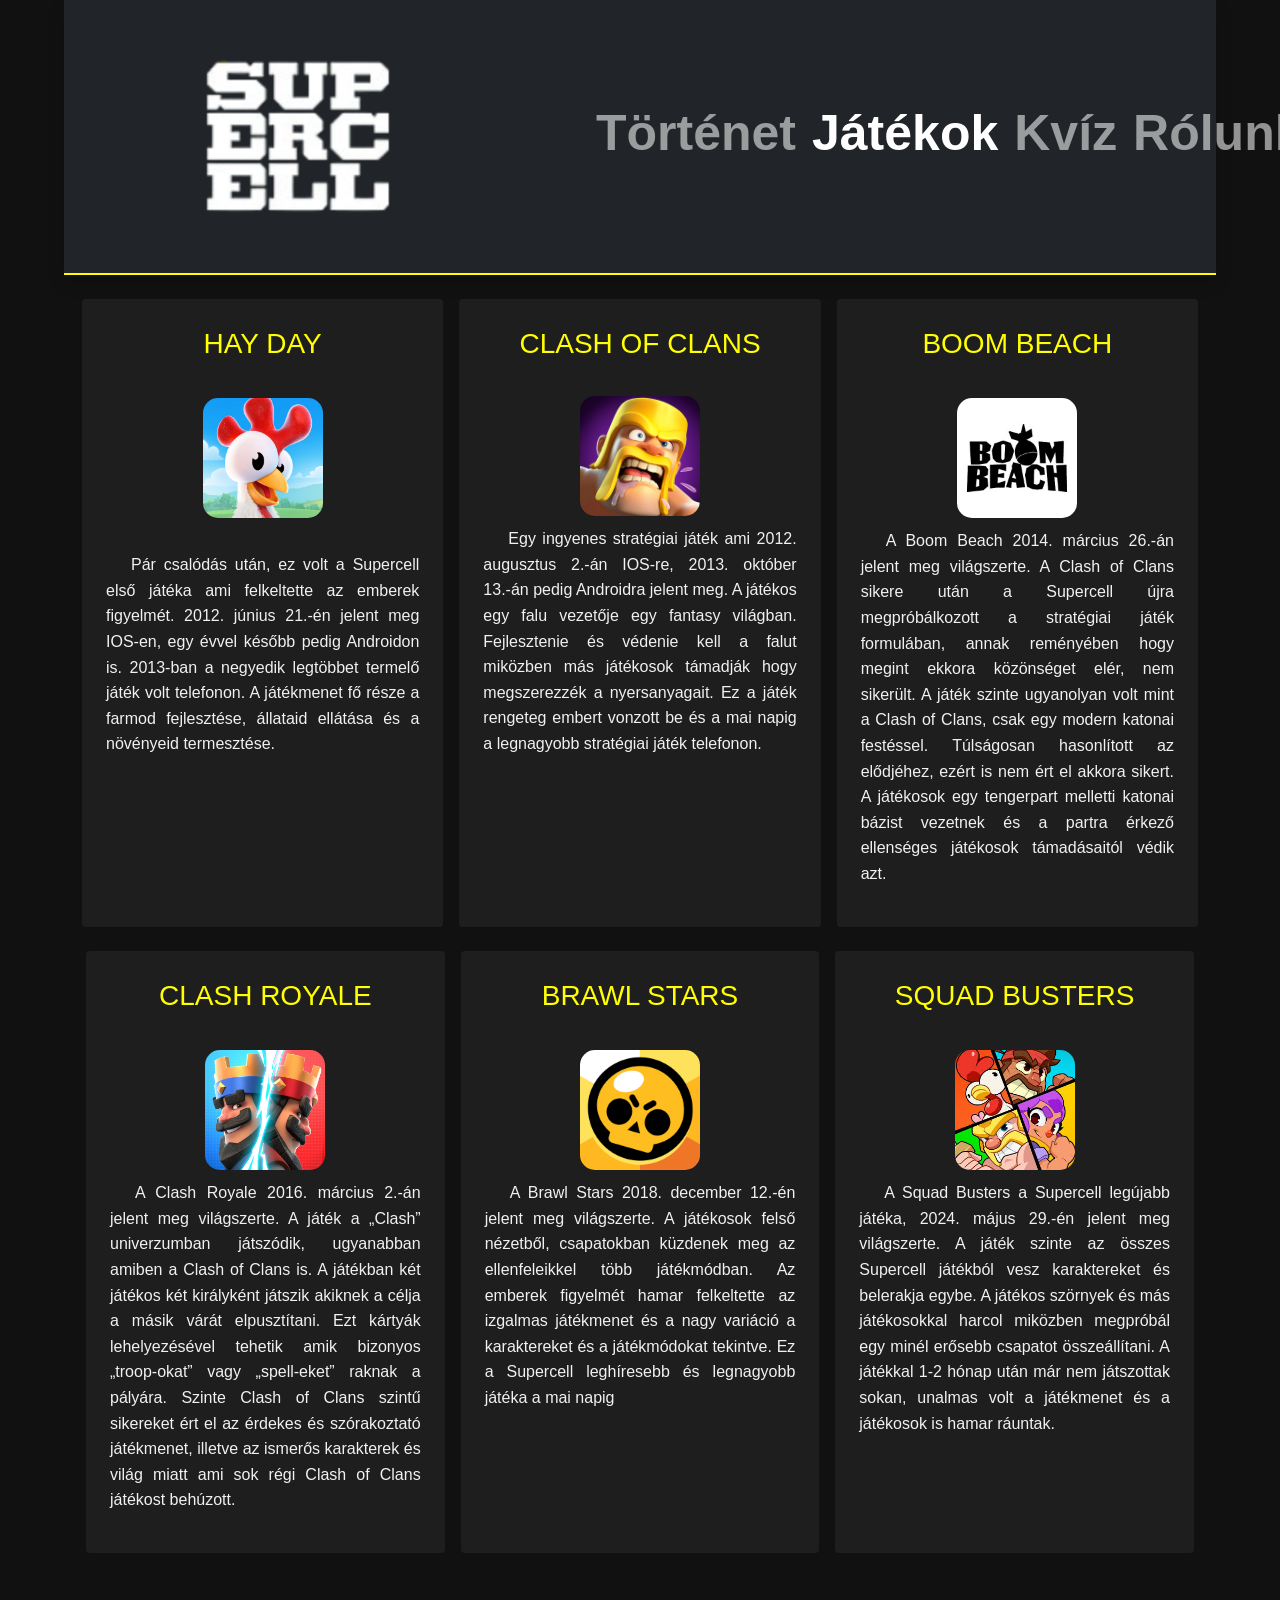
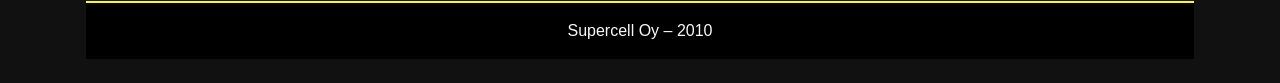
==== commit 54b1670c: "footer asszem" ====
--- a/jatekok.html
+++ b/jatekok.html
@@ -174,6 +174,9 @@
         </div>
       </div>
     </div>
+    <footer class="bg-black text-center py-3 mt-5">
+      <span class="text-light">Supercell Oy – 2010</span>
+    </footer>
     <script src="https://cdn.jsdelivr.net/npm/bootstrap@5.3.2/dist/js/bootstrap.bundle.min.js"></script>
   </body>
 </html>
--- a/style.css
+++ b/style.css
@@ -201,7 +201,20 @@
     color: white;
 }
 
-
-
-
-
+html, body {
+    height: 100%;
+}
+
+body {
+    display: flex;
+    flex-direction: column;
+}
+
+.container {
+    flex: 1;
+}
+
+
+
+
+
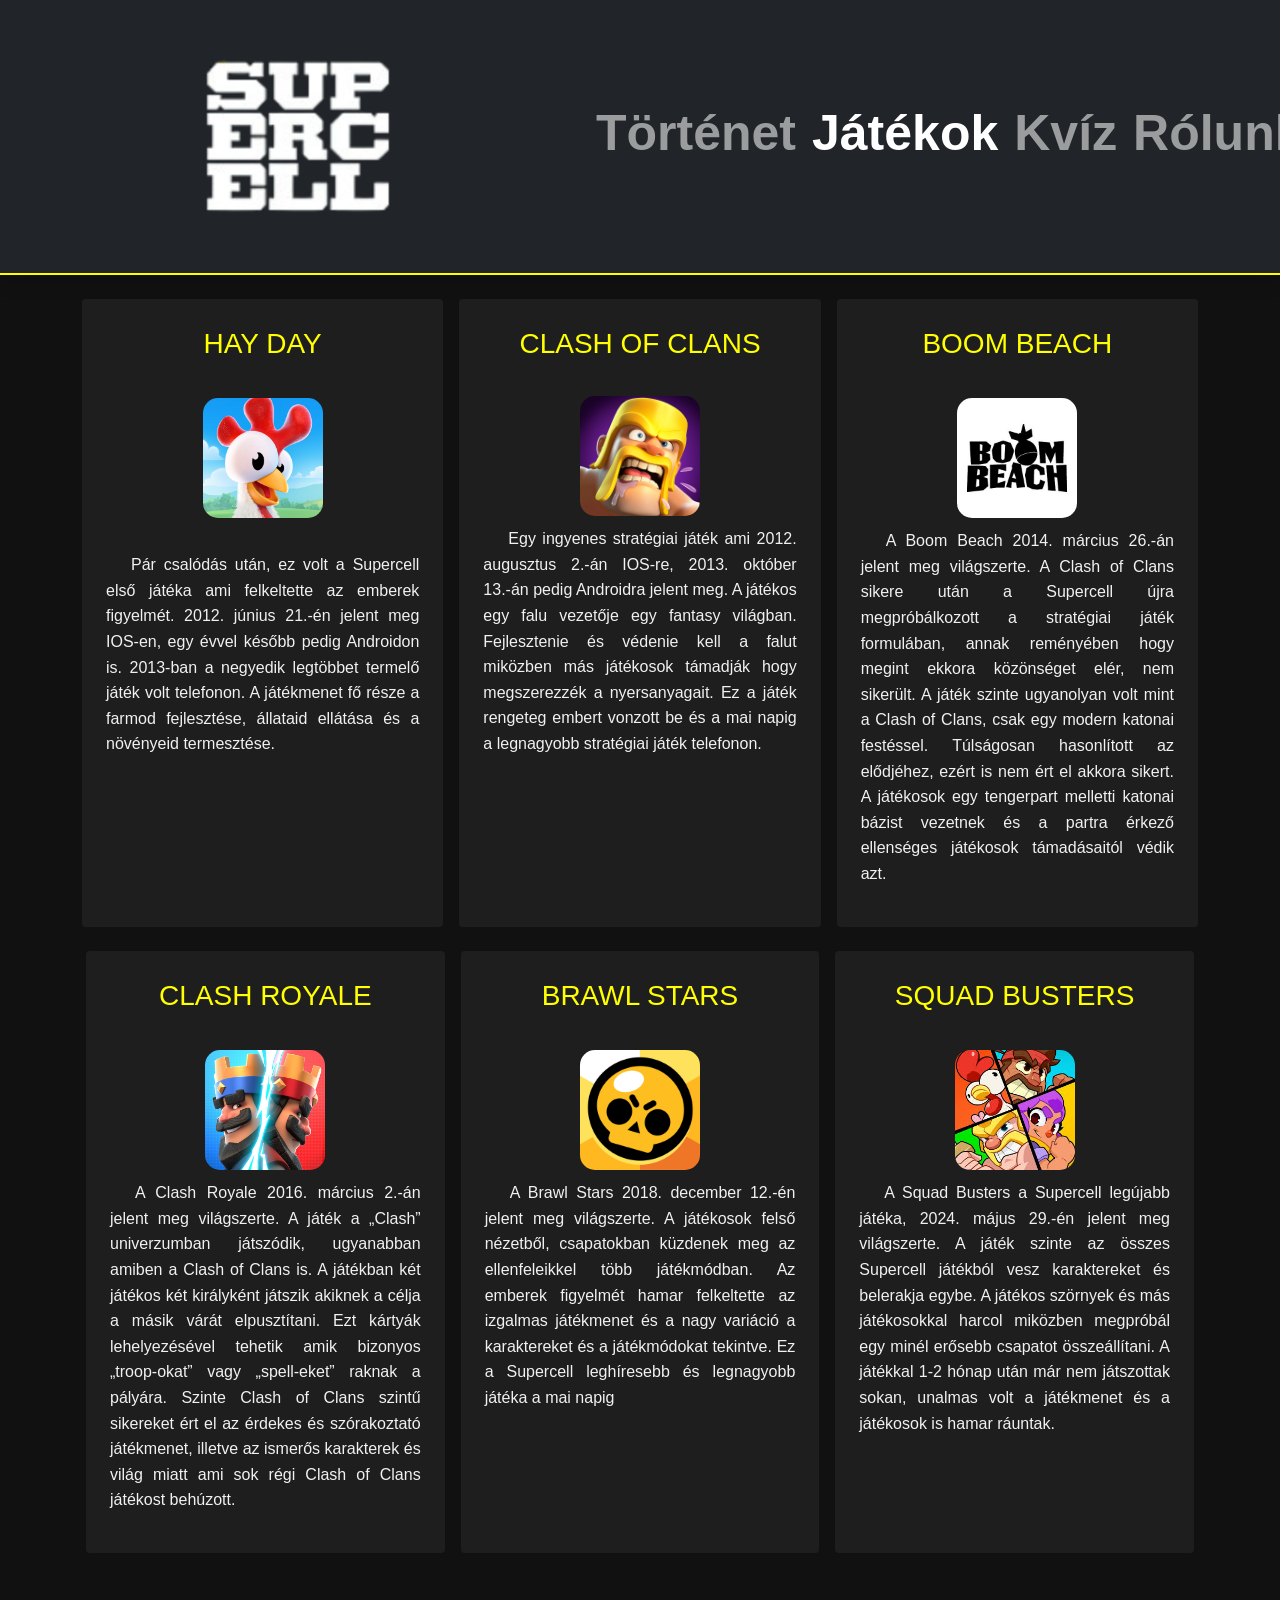
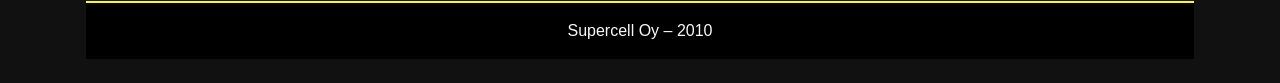
==== commit 2fc42d5b: "Merge branch 'main' into kk" ====
--- a/style.css
+++ b/style.css
@@ -1,12 +1,11 @@
 
 body{
-    margin: auto;
-    width: 90%;
-    background-color: #111;
-    background-size: cover;
-    background-attachment: fixed;
-    color: #f1f1f1;
-    font-family: Arial, Helvetica, sans-serif;
+  margin: 0;
+  background-color: #111;
+  background-size: cover;
+  background-attachment: fixed;
+  color: #f1f1f1;
+  font-family: Arial, Helvetica, sans-serif;
 }
 
 
@@ -201,20 +200,10 @@
     color: white;
 }
 
-html, body {
-    height: 100%;
-}
-
-body {
-    display: flex;
-    flex-direction: column;
-}
-
-.container {
-    flex: 1;
-}
-
-
-
-
-
+.page-wrap{
+  width: 90%;
+  margin: 0 auto;
+}
+
+
+
